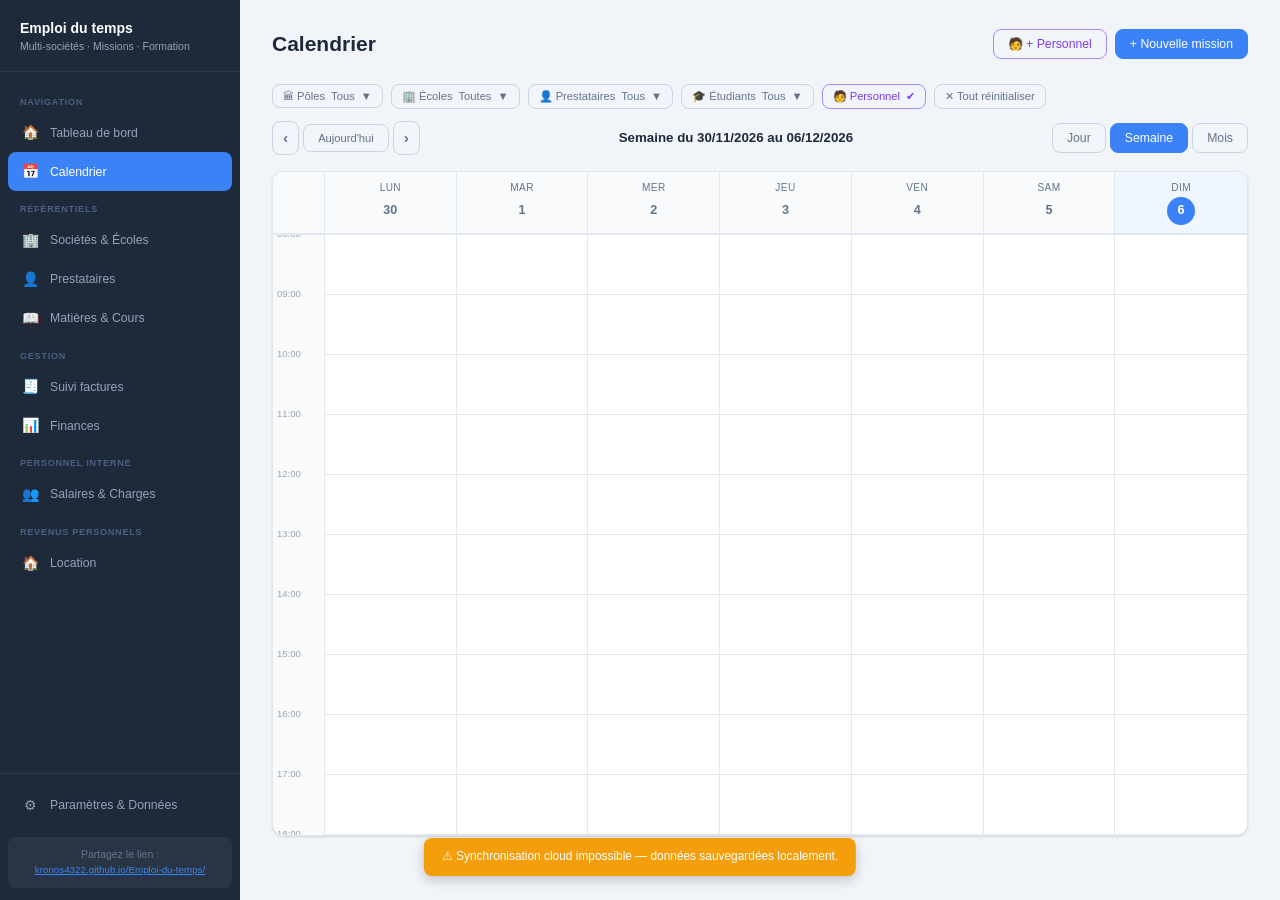
==== calendrier.html @ 6ebfc3ce "feat(facturation): total des heures effectuées sur la facture Ajoute une ligne "Total heures effectu" ====
<!DOCTYPE html>
<html lang="fr">
<head>
  <meta charset="UTF-8">
  <meta name="viewport" content="width=device-width, initial-scale=1.0">
  <title>Calendrier — Emploi du temps</title>
  <link rel="stylesheet" href="css/style.css?v=202607021415">
  <link rel="manifest" href="manifest.json">
  <meta name="theme-color" content="#3b82f6">
  <meta name="mobile-web-app-capable" content="yes">
  <meta name="apple-mobile-web-app-capable" content="yes">
  <meta name="apple-mobile-web-app-title" content="Planning">
  <link rel="apple-touch-icon" href="icons/icon.svg">
  <script>if('serviceWorker' in navigator) navigator.serviceWorker.register('sw.js');</script>
</head>
<body>

  <aside id="sidebar"></aside>

  <div id="app-main">
    <main id="main-content">

      <div class="page-header">
        <h1 class="page-title">Calendrier</h1>
        <div class="page-actions">
          <button class="btn btn-ghost" id="btn-new-personal" style="border-color:#a78bfa;color:#7c3aed">🧑 + Personnel</button>
          <button class="btn btn-primary" id="btn-new-course">+ Nouvelle mission</button>
        </div>
      </div>

      <!-- Filtres -->
      <div style="display:flex;gap:8px;margin-bottom:12px;flex-wrap:wrap">
        <div style="position:relative">
          <button id="btn-filter-pole" class="btn btn-ghost btn-sm" onclick="window._calToggle('cal-pole-menu')">🏛 Pôles <span id="lbl-pole">Tous</span> ▼</button>
          <div id="cal-pole-menu" style="display:none;position:absolute;top:100%;left:0;background:var(--bg-card);border:1px solid var(--border);border-radius:8px;box-shadow:var(--shadow-md);z-index:50;min-width:200px;max-height:280px;overflow-y:auto;padding:6px">
            <div style="display:flex;gap:4px;padding:4px 2px 8px;border-bottom:1px solid var(--border);margin-bottom:4px">
              <button class="btn btn-xs btn-ghost" onclick="window._calSelectAllPole()">Tout</button>
              <button class="btn btn-xs btn-ghost" onclick="window._calSelectNonePole()">Aucun</button>
            </div>
            <div id="cal-pole-list"></div>
          </div>
        </div>
        <div style="position:relative">
          <button id="btn-filter-co" class="btn btn-ghost btn-sm" onclick="window._calToggle('cal-co-menu')">🏢 Écoles <span id="lbl-co">Toutes</span> ▼</button>
          <div id="cal-co-menu" style="display:none;position:absolute;top:100%;left:0;background:var(--bg-card);border:1px solid var(--border);border-radius:8px;box-shadow:var(--shadow-md);z-index:50;min-width:220px;max-height:280px;overflow-y:auto;padding:6px">
            <div style="display:flex;gap:4px;padding:4px 2px 8px;border-bottom:1px solid var(--border);margin-bottom:4px">
              <button class="btn btn-xs btn-ghost" onclick="window._calSelectAllCo()">Tout</button>
              <button class="btn btn-xs btn-ghost" onclick="window._calSelectNoneCo()">Aucun</button>
            </div>
            <div id="cal-co-list"></div>
          </div>
        </div>
        <div style="position:relative">
          <button id="btn-filter-prov" class="btn btn-ghost btn-sm" onclick="window._calToggle('cal-prov-menu')">👤 Prestataires <span id="lbl-prov">Tous</span> ▼</button>
          <div id="cal-prov-menu" style="display:none;position:absolute;top:100%;left:0;background:var(--bg-card);border:1px solid var(--border);border-radius:8px;box-shadow:var(--shadow-md);z-index:50;min-width:220px;max-height:280px;overflow-y:auto;padding:6px">
            <div style="display:flex;gap:4px;padding:4px 2px 8px;border-bottom:1px solid var(--border);margin-bottom:4px">
              <button class="btn btn-xs btn-ghost" onclick="window._calSelectAllProv()">Tout</button>
              <button class="btn btn-xs btn-ghost" onclick="window._calSelectNoneProv()">Aucun</button>
            </div>
            <div id="cal-prov-list"></div>
          </div>
        </div>
        <div style="position:relative">
          <button id="btn-filter-stud" class="btn btn-ghost btn-sm" onclick="window._calToggle('cal-stud-menu')">🎓 Étudiants <span id="lbl-stud">Tous</span> ▼</button>
          <div id="cal-stud-menu" style="display:none;position:absolute;top:100%;left:0;background:var(--bg-card);border:1px solid var(--border);border-radius:8px;box-shadow:var(--shadow-md);z-index:50;min-width:220px;max-height:280px;overflow-y:auto;padding:6px">
            <div style="display:flex;gap:4px;padding:4px 2px 8px;border-bottom:1px solid var(--border);margin-bottom:4px">
              <button class="btn btn-xs btn-ghost" onclick="window._calSelectAllStud()">Tout</button>
              <button class="btn btn-xs btn-ghost" onclick="window._calSelectNoneStud()">Aucun</button>
            </div>
            <div id="cal-stud-list"></div>
          </div>
        </div>
        <button id="btn-filter-personal" class="btn btn-ghost btn-sm" onclick="window._calTogglePersonal()" style="border-color:#a78bfa;color:#7c3aed">🧑 Personnel <span id="lbl-personal">✔</span></button>
        <button class="btn btn-ghost btn-sm" onclick="window._calReset()">✕ Tout réinitialiser</button>
      </div>

      <!-- Barre de navigation du calendrier -->
      <div class="calendar-toolbar">
        <div class="cal-nav">
          <button class="btn btn-ghost btn-icon" id="cal-prev" title="Précédent">‹</button>
          <button class="btn btn-ghost btn-today" id="cal-today">Aujourd'hui</button>
          <button class="btn btn-ghost btn-icon" id="cal-next" title="Suivant">›</button>
        </div>
        <div style="display:flex;align-items:center;gap:12px">
          <div class="cal-title" id="cal-title">—</div>
          <div id="cal-revenue" style="font-size:0.85rem;font-weight:600;color:#8b5cf6;background:#8b5cf615;border:1px solid #8b5cf630;border-radius:20px;padding:3px 12px;white-space:nowrap"></div>
        </div>
        <div class="cal-view-switcher">
          <button class="btn btn-ghost" id="view-day"   data-view="day">Jour</button>
          <button class="btn btn-primary" id="view-week" data-view="week">Semaine</button>
          <button class="btn btn-ghost" id="view-month" data-view="month">Mois</button>
        </div>
      </div>

      <!-- Corps du calendrier (rendu par JS) -->
      <div id="calendar-body"></div>

    </main>
  </div>

  <script src="js/utils.js?v=202607021415"></script>
  <script src="js/data.js?v=202607021415"></script>
  <script src="js/modals.js?v=202607021415"></script>
  <script src="js/nav.js?v=202607021415"></script>
  <script src="js/pages/calendrier.js?v=202607021415"></script>

</body>
</html>
---- css/style.css ----
/* ============================================================
   style.css — Styles complets de l'application
   ============================================================ */

/* ── Reset & Base ─────────────────────────────────────────── */

*, *::before, *::after { box-sizing: border-box; margin: 0; padding: 0; }

:root {
  --bg: #f1f5f9;
  --bg-card: #ffffff;
  --sidebar-bg: #1e2a3a;
  --sidebar-hover: #2d3e52;
  --sidebar-active: #3b82f6;
  --sidebar-text: #94a3b8;
  --sidebar-text-active: #ffffff;

  --primary: #3b82f6;
  --primary-dark: #2563eb;
  --primary-light: #eff6ff;
  --success: #22c55e;
  --success-light: #f0fdf4;
  --warning: #f59e0b;
  --warning-light: #fffbeb;
  --danger: #ef4444;
  --danger-light: #fef2f2;
  --teal: #14b8a6;
  --purple: #8b5cf6;
  --orange: #f97316;

  --surface: #ffffff;

  --text: #1e293b;
  --text-secondary: #64748b;
  --text-muted: #94a3b8;
  --border: #e2e8f0;
  --border-strong: #cbd5e1;

  --radius: 8px;
  --radius-lg: 12px;
  --shadow: 0 1px 3px rgba(0,0,0,0.08), 0 1px 2px rgba(0,0,0,0.06);
  --shadow-md: 0 4px 6px -1px rgba(0,0,0,0.1), 0 2px 4px -2px rgba(0,0,0,0.1);
  --shadow-lg: 0 10px 15px -3px rgba(0,0,0,0.1), 0 4px 6px -4px rgba(0,0,0,0.1);

  --sidebar-width: 240px;
  --topbar-height: 0px;
  --font: -apple-system, BlinkMacSystemFont, 'Segoe UI', Roboto, 'Helvetica Neue', Arial, sans-serif;
}

html { font-size: 14px; }

body {
  font-family: var(--font);
  background: var(--bg);
  color: var(--text);
  line-height: 1.5;
  overflow-x: hidden;
  min-height: 100vh;
  display: flex;
}

/* ── Sidebar ──────────────────────────────────────────────── */

#sidebar {
  width: var(--sidebar-width);
  min-height: 100vh;
  background: var(--sidebar-bg);
  display: flex;
  flex-direction: column;
  position: fixed;
  top: 0; left: 0; bottom: 0;
  z-index: 100;
  overflow-y: auto;
}

.sidebar-logo {
  padding: 20px 20px 16px;
  border-bottom: 1px solid rgba(255,255,255,0.08);
}

.sidebar-logo h1 {
  font-size: 1rem;
  font-weight: 700;
  color: #ffffff;
  line-height: 1.2;
}

.sidebar-logo p {
  font-size: 0.75rem;
  color: var(--sidebar-text);
  margin-top: 2px;
}

.sidebar-nav {
  padding: 12px 8px;
  flex: 1;
}

.nav-section-label {
  font-size: 0.65rem;
  font-weight: 600;
  letter-spacing: 0.08em;
  text-transform: uppercase;
  color: #4a6080;
  padding: 12px 12px 4px;
}

.nav-link {
  display: flex;
  align-items: center;
  gap: 10px;
  padding: 9px 12px;
  border-radius: var(--radius);
  color: var(--sidebar-text);
  text-decoration: none;
  font-size: 0.875rem;
  font-weight: 500;
  cursor: pointer;
  transition: background 0.15s, color 0.15s;
  user-select: none;
}

.nav-link:hover {
  background: var(--sidebar-hover);
  color: #e2e8f0;
}

.nav-link.active {
  background: var(--primary);
  color: var(--sidebar-text-active);
}

.nav-icon { font-size: 1rem; width: 20px; text-align: center; flex-shrink: 0; }

.sidebar-footer {
  padding: 12px 8px;
  border-top: 1px solid rgba(255,255,255,0.08);
}

/* ── Main content ─────────────────────────────────────────── */

#app-main {
  margin-left: var(--sidebar-width);
  flex: 1;
  min-height: 100vh;
  display: flex;
  flex-direction: column;
}

#main-content {
  padding: 28px 32px;
  flex: 1;
  max-width: 1400px;
  width: 100%;
}

/* ── Page header ─────────────────────────────────────────── */

.page-header {
  display: flex;
  align-items: center;
  justify-content: space-between;
  margin-bottom: 24px;
  gap: 12px;
}

.page-title {
  font-size: 1.5rem;
  font-weight: 700;
  color: var(--text);
}

.page-actions { display: flex; gap: 8px; align-items: center; }

/* ── Buttons ─────────────────────────────────────────────── */

.btn {
  display: inline-flex;
  align-items: center;
  gap: 6px;
  padding: 7px 14px;
  border: 1px solid transparent;
  border-radius: var(--radius);
  font-size: 0.875rem;
  font-weight: 500;
  cursor: pointer;
  transition: all 0.15s;
  white-space: nowrap;
  text-decoration: none;
  font-family: var(--font);
}

.btn-primary {
  background: var(--primary);
  color: white;
  border-color: var(--primary);
}
.btn-primary:hover { background: var(--primary-dark); border-color: var(--primary-dark); }

.btn-ghost {
  background: transparent;
  color: var(--text-secondary);
  border-color: var(--border-strong);
}
.btn-ghost:hover { background: var(--bg); color: var(--text); }

.btn-danger {
  background: var(--danger);
  color: white;
  border-color: var(--danger);
}
.btn-danger:hover { background: #dc2626; }

.btn-danger-text { color: var(--danger) !important; }
.btn-danger-text:hover { background: var(--danger-light) !important; border-color: var(--danger) !important; }

.btn-sm { padding: 5px 10px; font-size: 0.8rem; }
.btn-link { background: none; border: none; color: var(--primary); cursor: pointer; font-size: 0.8rem; font-family: var(--font); }
.btn-link:hover { text-decoration: underline; }
.btn-icon { padding: 7px 10px; font-size: 1.1rem; font-weight: 700; }
.btn-today { font-size: 0.8rem; }

.btn-icon-sm {
  background: none;
  border: none;
  cursor: pointer;
  padding: 4px 6px;
  border-radius: 4px;
  font-size: 0.85rem;
  color: var(--text-secondary);
  transition: background 0.12s;
}
.btn-icon-sm:hover { background: var(--border); }
.btn-icon-danger:hover { background: var(--danger-light); color: var(--danger); }

/* ── Cards ───────────────────────────────────────────────── */

.card {
  background: var(--bg-card);
  border-radius: var(--radius-lg);
  border: 1px solid var(--border);
  box-shadow: var(--shadow);
  overflow: hidden;
}

.card-header {
  display: flex;
  align-items: center;
  justify-content: space-between;
  padding: 16px 20px 12px;
  border-bottom: 1px solid var(--border);
}

.card-title { font-size: 0.95rem; font-weight: 600; color: var(--text); }

.card-body { padding: 16px 20px; }

.card-alert { border-left: 3px solid var(--warning); }
.card-success-light { border-left: 3px solid var(--success); }
.card-danger { border-top: 3px solid var(--danger); }

/* ── KPI Grid ────────────────────────────────────────────── */

.kpi-grid {
  display: grid;
  grid-template-columns: repeat(auto-fill, minmax(180px, 1fr));
  gap: 16px;
  margin-bottom: 24px;
}

.kpi-finance { grid-template-columns: repeat(auto-fill, minmax(200px, 1fr)); }

.kpi-card {
  background: var(--bg-card);
  border-radius: var(--radius-lg);
  border: 1px solid var(--border);
  box-shadow: var(--shadow);
  padding: 16px;
  display: flex;
  align-items: center;
  gap: 14px;
}

.kpi-large { padding: 20px; }

.kpi-icon {
  width: 44px; height: 44px;
  border-radius: var(--radius);
  display: flex; align-items: center; justify-content: center;
  font-size: 1.3rem;
  flex-shrink: 0;
}

.kpi-blue   { background: #eff6ff; }
.kpi-green  { background: #f0fdf4; }
.kpi-teal   { background: #f0fdfa; }
.kpi-purple { background: #f5f3ff; }
.kpi-orange { background: #fff7ed; }
.kpi-gray   { background: #f8fafc; }
.kpi-red    { background: #fef2f2; }

.kpi-content { min-width: 0; }
.kpi-value { font-size: 1.35rem; font-weight: 700; color: var(--text); white-space: nowrap; }
.kpi-large .kpi-value { font-size: 1.6rem; }
.kpi-label { font-size: 0.75rem; color: var(--text-secondary); margin-top: 1px; }

.kpi-positive .kpi-value { color: var(--success); }
.kpi-negative .kpi-value { color: var(--danger); }
.kpi-alert-card { border-left: 3px solid var(--warning); }
.kpi-success-card { border-left: 3px solid var(--success); }

/* ── Dashboard layout ────────────────────────────────────── */

.dashboard-grid {
  display: grid;
  grid-template-columns: 1fr 360px;
  gap: 20px;
}

.alerts-column { display: flex; flex-direction: column; gap: 16px; }

.course-row {
  display: flex;
  flex-direction: column;
  gap: 4px;
  padding: 10px 12px;
  border-radius: var(--radius);
  margin-bottom: 8px;
  cursor: pointer;
  transition: opacity 0.12s;
}
.course-row:last-child { margin-bottom: 0; }
.course-row:hover { opacity: 0.85; }

.course-row-main { display: flex; justify-content: space-between; align-items: baseline; gap: 8px; }
.course-row-title { font-weight: 600; font-size: 0.875rem; }
.course-row-time { font-size: 0.8rem; color: inherit; opacity: 0.85; white-space: nowrap; }

.course-row-meta { display: flex; align-items: center; gap: 8px; flex-wrap: wrap; }
.course-row-date { font-size: 0.8rem; font-weight: 500; }
.course-row-location { font-size: 0.78rem; opacity: 0.8; }

.course-school-badge {
  font-size: 0.7rem;
  padding: 2px 6px;
  border-radius: 10px;
  font-weight: 600;
}

.course-row-compact {
  display: flex;
  align-items: center;
  gap: 8px;
  padding: 7px 0;
  border-bottom: 1px solid var(--border);
  cursor: pointer;
}
.course-row-compact:last-child { border-bottom: none; }
.course-row-compact:hover { background: var(--bg); margin: 0 -4px; padding: 7px 4px; border-radius: 4px; }

.course-dot { width: 8px; height: 8px; border-radius: 50%; flex-shrink: 0; }
.course-compact-title { flex: 1; font-size: 0.85rem; font-weight: 500; }
.course-compact-date { font-size: 0.78rem; color: var(--text-secondary); }
.course-compact-amount { font-size: 0.8rem; font-weight: 600; color: var(--success); }

.success-message { color: var(--success); font-size: 0.875rem; font-weight: 500; }

/* ── Badges ──────────────────────────────────────────────── */

.badge {
  display: inline-flex;
  align-items: center;
  padding: 2px 8px;
  border-radius: 10px;
  font-size: 0.72rem;
  font-weight: 600;
  white-space: nowrap;
}

.badge-sm { padding: 1px 5px; font-size: 0.68rem; }

.badge-planned   { background: #eff6ff; color: var(--primary); }
.badge-done      { background: #f0fdf4; color: #16a34a; }
.badge-cancelled { background: #f1f5f9; color: var(--text-muted); text-decoration: line-through; }
.badge-warning   { background: var(--warning-light); color: #b45309; }
.badge-danger    { background: var(--danger-light); color: var(--danger); }
.badge-success   { background: #f0fdf4; color: #16a34a; }
.badge-invoiced  { background: #f5f3ff; color: var(--purple); }
.badge-inactive  { background: #f1f5f9; color: var(--text-muted); }
.badge-visio     { background: #f0fdfa; color: #0f766e; }
.badge-recurring { background: #eff6ff; color: var(--primary); }

/* ── Forms ───────────────────────────────────────────────── */

.form-grid {
  display: grid;
  grid-template-columns: 1fr 1fr;
  gap: 14px;
}

.form-group { display: flex; flex-direction: column; gap: 5px; }
.form-col-2 { grid-column: span 2; }

label {
  font-size: 0.8rem;
  font-weight: 600;
  color: var(--text-secondary);
}

.form-input {
  padding: 8px 10px;
  border: 1px solid var(--border-strong);
  border-radius: var(--radius);
  font-size: 0.875rem;
  font-family: var(--font);
  color: var(--text);
  background: white;
  transition: border-color 0.15s, box-shadow 0.15s;
  width: 100%;
}

.form-input:focus {
  outline: none;
  border-color: var(--primary);
  box-shadow: 0 0 0 3px rgba(59,130,246,0.15);
}

.form-textarea {
  resize: vertical;
  min-height: 64px;
}

.form-section-title {
  font-size: 0.8rem;
  font-weight: 700;
  color: var(--text-secondary);
  text-transform: uppercase;
  letter-spacing: 0.06em;
  padding-top: 8px;
  border-top: 1px solid var(--border);
}

/* Color picker */
.color-picker-row { display: flex; align-items: center; gap: 10px; flex-wrap: wrap; }
.color-swatches { display: flex; flex-wrap: wrap; gap: 6px; }
.color-swatch {
  width: 24px; height: 24px;
  border-radius: 50%;
  border: 2px solid transparent;
  cursor: pointer;
  transition: transform 0.12s, border-color 0.12s;
}
.color-swatch:hover { transform: scale(1.15); }
.color-swatch.selected { border-color: white; box-shadow: 0 0 0 2px var(--primary); transform: scale(1.1); }
.color-input { width: 44px; height: 34px; padding: 2px; cursor: pointer; }

/* Revenue preview */
.revenue-preview {
  display: flex;
  flex-wrap: wrap;
  gap: 16px;
  padding: 10px 12px;
  background: #f8fafc;
  border-radius: var(--radius);
  border: 1px solid var(--border);
  margin-top: 4px;
  font-size: 0.85rem;
}
.preview-item { color: var(--text); }
.preview-margin { color: var(--success); font-weight: 700; }

/* ── Filters bar ──────────────────────────────────────────── */

.filters-bar {
  display: flex;
  flex-wrap: wrap;
  gap: 8px;
  margin-bottom: 16px;
  align-items: center;
}

.filter-search { min-width: 200px; flex: 1; max-width: 280px; }
.filter-select { min-width: 140px; }

/* ── Tables ──────────────────────────────────────────────── */

.table-wrapper, .report-table-wrapper {
  background: var(--bg-card);
  border-radius: var(--radius-lg);
  border: 1px solid var(--border);
  box-shadow: var(--shadow);
  overflow-x: auto;
}

.data-table {
  width: 100%;
  border-collapse: collapse;
  font-size: 0.85rem;
}

.data-table th {
  padding: 10px 12px;
  text-align: left;
  font-weight: 600;
  font-size: 0.78rem;
  color: var(--text-secondary);
  background: #f8fafc;
  border-bottom: 1px solid var(--border);
  white-space: nowrap;
}

.data-table td {
  padding: 10px 12px;
  border-bottom: 1px solid var(--border);
  vertical-align: middle;
}

.data-table tr:last-child td { border-bottom: none; }

.table-row { cursor: pointer; transition: background 0.1s; }
.table-row:hover td { background: #f8fafc; }
.row-cancelled td { opacity: 0.6; }

.cell-date { white-space: nowrap; color: var(--text-secondary); }
.cell-time { white-space: nowrap; font-variant-numeric: tabular-nums; }
.cell-center { text-align: center; }
.cell-money { text-align: right; font-variant-numeric: tabular-nums; font-weight: 500; white-space: nowrap; }
.cell-cost { color: var(--danger); }
.cell-subtitle { font-size: 0.75rem; color: var(--text-muted); margin-top: 1px; }
.cell-actions { text-align: right; white-space: nowrap; }
.cell-provider { color: var(--text-secondary); }

.title-with-dot { display: flex; align-items: center; gap: 6px; flex-wrap: wrap; }
.school-dot { width: 8px; height: 8px; border-radius: 50%; flex-shrink: 0; }

.school-tag {
  display: inline-flex;
  padding: 2px 8px;
  border-radius: 10px;
  font-size: 0.72rem;
  font-weight: 600;
}

.table-total td { background: #f8fafc; font-weight: 600; border-top: 2px solid var(--border-strong); }

.list-summary {
  display: flex;
  gap: 10px;
  font-size: 0.82rem;
  color: var(--text-secondary);
  margin-bottom: 12px;
  padding: 0 2px;
}

.empty-state { color: var(--text-muted); font-size: 0.875rem; padding: 12px 0; }
.empty-state-cell { text-align: center; padding: 32px; color: var(--text-muted); }

/* ── Calendar ─────────────────────────────────────────────── */

.calendar-toolbar {
  display: flex;
  align-items: center;
  justify-content: space-between;
  margin-bottom: 16px;
  gap: 12px;
  flex-wrap: wrap;
}

.cal-nav { display: flex; align-items: center; gap: 4px; }
.cal-title { font-weight: 600; font-size: 0.95rem; color: var(--text); flex: 1; text-align: center; }
.cal-view-switcher { display: flex; gap: 4px; }

/* Week view */
.week-view {
  background: var(--bg-card);
  border-radius: var(--radius-lg);
  border: 1px solid var(--border);
  box-shadow: var(--shadow);
  overflow: hidden;
  display: flex;
  flex-direction: column;
}

.week-header {
  display: grid;
  grid-template-columns: 52px repeat(7, 1fr);
  border-bottom: 2px solid var(--border);
  background: #f8fafc;
  position: sticky;
  top: 0;
  z-index: 10;
}

.week-time-gutter { border-right: 1px solid var(--border); }

.week-day-header {
  display: flex;
  flex-direction: column;
  align-items: center;
  padding: 8px 4px;
  border-right: 1px solid var(--border);
  font-size: 0.8rem;
  color: var(--text-secondary);
}
.week-day-header:last-child { border-right: none; }
.week-day-header.today { background: #eff6ff; }
.week-day-name { font-weight: 500; font-size: 0.72rem; text-transform: uppercase; letter-spacing: 0.04em; }
.week-day-num {
  width: 28px; height: 28px;
  display: flex; align-items: center; justify-content: center;
  border-radius: 50%;
  font-size: 0.9rem;
  font-weight: 600;
  cursor: pointer;
  margin-top: 2px;
  transition: background 0.12s;
}
.week-day-num:hover { background: var(--bg); }
.today-circle { background: var(--primary); color: white; }
.today-circle:hover { background: var(--primary-dark); }

.week-body {
  display: grid;
  grid-template-columns: 52px 1fr;
  height: 600px;
  overflow-y: auto;
  overflow-x: hidden;
}

.week-time-col {
  position: relative;
  border-right: 1px solid var(--border);
  background: #fafafa;
}

.hour-line {
  position: absolute;
  width: 100%;
  display: flex;
  align-items: flex-start;
}

.hour-label {
  font-size: 0.68rem;
  color: var(--text-muted);
  padding: 0 4px;
  user-select: none;
  margin-top: -8px;
  white-space: nowrap;
}

.week-days-grid {
  display: grid;
  grid-template-columns: repeat(7, 1fr);
  position: relative;
  height: 900px; /* 15h × 60px */
  background: repeating-linear-gradient(
    to bottom,
    transparent 0px,
    transparent 59px,
    var(--border) 59px,
    var(--border) 60px
  );
}

.week-day-col {
  border-right: 1px solid var(--border);
  position: relative;
  cursor: pointer;
}
.week-day-col:last-child { border-right: none; }
.week-day-col:hover { background: rgba(59,130,246,0.02); }

/* Day view */
.day-view {
  background: var(--bg-card);
  border-radius: var(--radius-lg);
  border: 1px solid var(--border);
  box-shadow: var(--shadow);
  overflow: hidden;
}

.day-body {
  display: grid;
  grid-template-columns: 52px 1fr;
  height: 650px;
  overflow-y: auto;
  cursor: pointer;
}

.day-time-col {
  position: relative;
  border-right: 1px solid var(--border);
  background: #fafafa;
  height: 900px;
}

.day-events-col {
  height: 900px;
  background: repeating-linear-gradient(
    to bottom,
    transparent 0px,
    transparent 59px,
    var(--border) 59px,
    var(--border) 60px
  );
}

/* Course block in calendar */
.course-block {
  position: absolute;
  left: 2px;
  right: 2px;
  border-radius: 4px;
  padding: 3px 5px;
  overflow: hidden;
  cursor: pointer;
  transition: opacity 0.12s, transform 0.12s;
  z-index: 2;
  min-height: 20px;
}

.course-block:hover { opacity: 0.88; transform: scaleX(0.98); }

.block-title {
  font-size: 0.72rem;
  font-weight: 600;
  line-height: 1.3;
  overflow: hidden;
  display: -webkit-box;
  -webkit-line-clamp: 2;
  -webkit-box-orient: vertical;
}

.block-time { font-size: 0.65rem; opacity: 0.9; margin-top: 1px; }
.block-badge { font-size: 0.6rem; background: rgba(255,255,255,0.3); border-radius: 3px; padding: 0 3px; margin-top: 2px; display: inline-block; }
.block-status-icon { margin-right: 2px; }

/* Now line */
.now-line {
  position: absolute;
  height: 2px;
  background: var(--danger);
  z-index: 5;
}
.now-line::before {
  content: '';
  position: absolute;
  left: -4px;
  top: -4px;
  width: 10px; height: 10px;
  border-radius: 50%;
  background: var(--danger);
}

/* Month view */
.month-view {
  background: var(--bg-card);
  border-radius: var(--radius-lg);
  border: 1px solid var(--border);
  box-shadow: var(--shadow);
  overflow: hidden;
}

.month-header {
  display: grid;
  grid-template-columns: repeat(7, 1fr);
  background: #f8fafc;
  border-bottom: 2px solid var(--border);
}

.month-day-name {
  text-align: center;
  padding: 10px 4px;
  font-size: 0.75rem;
  font-weight: 600;
  color: var(--text-secondary);
  text-transform: uppercase;
  letter-spacing: 0.04em;
}

.month-grid {
  display: grid;
  grid-template-columns: repeat(7, 1fr);
}

.month-cell {
  min-height: 120px;
  border-right: 1px solid var(--border);
  border-bottom: 1px solid var(--border);
  padding: 6px;
  cursor: pointer;
  transition: background 0.1s;
  overflow: hidden;
}
.month-cell:nth-child(7n) { border-right: none; }
.month-cell:hover { background: #f8fafc; }

.month-cell.other-month { background: #fafafa; }
.month-cell.other-month .month-day-num { color: var(--text-muted); }

.month-cell.today { background: #eff6ff; }

.month-cell-header {
  display: flex;
  align-items: center;
  justify-content: space-between;
  margin-bottom: 4px;
}

.month-day-num {
  width: 24px; height: 24px;
  display: flex; align-items: center; justify-content: center;
  border-radius: 50%;
  font-size: 0.8rem;
  font-weight: 600;
  color: var(--text);
}

.month-cell.today .today-circle { background: var(--primary); color: white; }

.month-day-count {
  font-size: 0.68rem;
  background: var(--bg);
  color: var(--text-secondary);
  padding: 1px 5px;
  border-radius: 8px;
  font-weight: 500;
}

.month-event {
  font-size: 0.7rem;
  font-weight: 500;
  padding: 2px 5px;
  border-radius: 3px;
  margin-bottom: 2px;
  cursor: pointer;
  white-space: nowrap;
  overflow: hidden;
  text-overflow: ellipsis;
  transition: opacity 0.1s;
}
.month-event:hover { opacity: 0.8; }

.month-more {
  font-size: 0.69rem;
  color: var(--primary);
  padding: 1px 4px;
  font-weight: 600;
  cursor: pointer;
  border-radius: 4px;
  background: var(--primary)18;
}
.month-more:hover { background: var(--primary)30; }

/* ── Schools ─────────────────────────────────────────────── */

.cards-grid {
  display: flex;
  flex-direction: column;
  gap: 40px;
}

.section-block { display: flex; flex-direction: column; gap: 16px; }
.section-block-header {
  display: flex;
  align-items: center;
  justify-content: space-between;
  border-bottom: 2px solid var(--border);
  padding-bottom: 10px;
}
.section-block-title { font-size: 1.1rem; font-weight: 700; color: var(--text); margin: 0; }
.cards-grid-inner {
  display: grid;
  grid-template-columns: repeat(auto-fill, minmax(320px, 1fr));
  gap: 20px;
}
.empty-state-inline { font-size: 0.9rem; color: var(--text-muted); }
.btn-link { background: none; border: none; color: var(--primary); cursor: pointer; text-decoration: underline; font-size: inherit; padding: 0; }

/* Subsections hiérarchiques (ecoles.js) */
.subsection-block { background: var(--surface); border-radius: var(--radius); padding: 14px 16px; display: flex; flex-direction: column; gap: 10px; }
.subsection-header { display: flex; align-items: center; justify-content: space-between; margin-bottom: 4px; }
.subsection-title { font-size: 0.9rem; font-weight: 600; color: var(--text-muted); }
.empty-state-sm { font-size: 0.82rem; color: var(--text-muted); margin: 0; font-style: italic; }
.btn-xs { padding: 2px 8px; font-size: 0.75rem; }

.school-card {
  background: var(--bg-card);
  border-radius: var(--radius-lg);
  border: 1px solid var(--border);
  box-shadow: var(--shadow);
  overflow: hidden;
  cursor: pointer;
  transition: box-shadow 0.15s, transform 0.15s;
}
.school-card:hover { box-shadow: var(--shadow-md); transform: translateY(-1px); }

.school-card-header {
  display: flex;
  align-items: center;
  gap: 12px;
  padding: 16px 20px;
}

.school-color-dot {
  width: 14px; height: 14px;
  border-radius: 50%;
  flex-shrink: 0;
}

.school-card-title { flex: 1; }
.school-card-title h3 { font-size: 1rem; font-weight: 700; }
.school-contact { font-size: 0.8rem; opacity: 0.8; }

.btn-edit-school {
  background: rgba(255,255,255,0.2);
  border: none;
  cursor: pointer;
  padding: 5px 8px;
  border-radius: 6px;
  font-size: 0.9rem;
  transition: background 0.12s;
}
.btn-edit-school:hover { background: rgba(255,255,255,0.35); }

.school-card-body { padding: 16px 20px; }

.school-info-row {
  font-size: 0.82rem;
  color: var(--text-secondary);
  margin-bottom: 6px;
}
.school-notes { font-style: italic; }

.school-stats {
  display: grid;
  grid-template-columns: repeat(4, 1fr);
  gap: 12px;
  margin-top: 16px;
  padding-top: 12px;
  border-top: 1px solid var(--border);
}

.school-stat { text-align: center; }
.school-stat-value { font-size: 0.95rem; font-weight: 700; color: var(--text); }
.school-stat-label { font-size: 0.7rem; color: var(--text-muted); margin-top: 2px; }

/* ── Providers ───────────────────────────────────────────── */

.providers-list { display: flex; flex-direction: column; gap: 16px; }

.provider-card {
  background: var(--bg-card);
  border-radius: var(--radius-lg);
  border: 1px solid var(--border);
  box-shadow: var(--shadow);
  display: flex;
  align-items: stretch;
  overflow: hidden;
  transition: box-shadow 0.15s;
}
.provider-card:hover { box-shadow: var(--shadow-md); }
.provider-inactive { opacity: 0.65; }

.provider-card-left {
  width: 60px;
  background: linear-gradient(135deg, var(--primary) 0%, var(--purple) 100%);
  display: flex; align-items: center; justify-content: center;
  flex-shrink: 0;
}

.provider-avatar {
  width: 36px; height: 36px;
  background: rgba(255,255,255,0.25);
  border-radius: 50%;
  display: flex; align-items: center; justify-content: center;
  font-size: 0.75rem;
  font-weight: 700;
  color: white;
  text-transform: uppercase;
}

.provider-card-main { flex: 1; padding: 16px 20px; }

.provider-card-header { display: flex; justify-content: space-between; align-items: flex-start; gap: 12px; margin-bottom: 8px; }

.provider-name { font-size: 1rem; font-weight: 700; margin-bottom: 4px; }

.provider-meta { display: flex; flex-wrap: wrap; gap: 6px; align-items: center; }
.provider-structure { font-size: 0.8rem; color: var(--text-secondary); }
.provider-subject { font-size: 0.8rem; background: var(--primary-light); color: var(--primary); padding: 1px 7px; border-radius: 10px; font-weight: 500; }

.provider-rate-badge {
  display: flex;
  flex-direction: column;
  align-items: flex-end;
  flex-shrink: 0;
}
.rate-label { font-size: 0.7rem; color: var(--text-muted); }
.rate-value { font-size: 1rem; font-weight: 700; color: var(--text); }

.provider-contact { display: flex; gap: 16px; font-size: 0.8rem; color: var(--text-secondary); margin-bottom: 6px; }
.provider-notes { font-size: 0.82rem; color: var(--text-secondary); font-style: italic; margin-bottom: 8px; }

.provider-stats {
  display: flex;
  gap: 20px;
  flex-wrap: wrap;
  margin-top: 12px;
  padding-top: 12px;
  border-top: 1px solid var(--border);
}

.provider-stat { text-align: center; }
.provider-stat-value { font-size: 0.9rem; font-weight: 700; color: var(--text); }
.provider-stat-label { font-size: 0.7rem; color: var(--text-muted); }
.provider-stat.highlight .provider-stat-value { color: var(--danger); }

.provider-card-actions {
  display: flex;
  flex-direction: column;
  justify-content: center;
  padding: 16px;
  flex-shrink: 0;
}

/* ── Finances ────────────────────────────────────────────── */

.report-title {
  font-size: 1.1rem;
  font-weight: 700;
  margin-bottom: 20px;
  color: var(--text-secondary);
}

.report-section { margin-bottom: 28px; }
.section-title { font-size: 0.9rem; font-weight: 700; margin-bottom: 12px; color: var(--text); }

.progress-bar-wrapper {
  display: flex;
  align-items: center;
  gap: 8px;
  min-width: 120px;
}
.progress-bar {
  height: 6px;
  border-radius: 3px;
  min-width: 2px;
  transition: width 0.3s;
}
.progress-label { font-size: 0.78rem; color: var(--text-secondary); white-space: nowrap; }

.cancelled-list { display: flex; flex-direction: column; gap: 6px; }
.cancelled-row {
  display: flex;
  gap: 16px;
  font-size: 0.85rem;
  color: var(--text-secondary);
  padding: 6px 0;
  border-bottom: 1px solid var(--border);
  cursor: pointer;
}
.cancelled-row:hover { color: var(--text); }

/* ── Settings ────────────────────────────────────────────── */

.settings-grid { display: flex; flex-direction: column; gap: 20px; max-width: 640px; }

.settings-description { font-size: 0.875rem; color: var(--text-secondary); margin-bottom: 14px; line-height: 1.6; }
.danger-text { color: var(--danger); }

.settings-actions { display: flex; flex-wrap: wrap; gap: 8px; }

.info-grid { display: grid; grid-template-columns: repeat(2, 1fr); gap: 12px; }
.info-item { display: flex; flex-direction: column; gap: 3px; }
.info-label { font-size: 0.75rem; color: var(--text-muted); font-weight: 600; text-transform: uppercase; letter-spacing: 0.05em; }
.info-value { font-size: 1.1rem; font-weight: 700; color: var(--text); }

/* ── Modals ──────────────────────────────────────────────── */

.modal-overlay {
  position: fixed;
  inset: 0;
  background: rgba(15,23,42,0.55);
  z-index: 1000;
  display: flex;
  align-items: flex-start;
  justify-content: center;
  padding: 40px 20px;
  overflow-y: auto;
  backdrop-filter: blur(2px);
}

.modal-box {
  background: var(--bg-card);
  border-radius: var(--radius-lg);
  box-shadow: var(--shadow-lg);
  width: 100%;
  max-width: 640px;
  overflow: hidden;
  animation: modal-in 0.18s ease-out;
}

@keyframes modal-in {
  from { opacity: 0; transform: translateY(-10px) scale(0.98); }
  to   { opacity: 1; transform: translateY(0) scale(1); }
}

.modal-header {
  display: flex;
  align-items: center;
  justify-content: space-between;
  padding: 16px 20px;
  border-bottom: 1px solid var(--border);
  background: #f8fafc;
}

.modal-header h3 { font-size: 1rem; font-weight: 700; }

.modal-close {
  background: none;
  border: none;
  cursor: pointer;
  font-size: 1rem;
  color: var(--text-muted);
  padding: 4px 6px;
  border-radius: 4px;
  line-height: 1;
}
.modal-close:hover { background: var(--border); color: var(--text); }

.modal-body { padding: 20px; }
.modal-body-scroll { max-height: 60vh; overflow-y: auto; }

.modal-footer {
  display: flex;
  align-items: center;
  gap: 8px;
  padding: 14px 20px;
  border-top: 1px solid var(--border);
  background: #f8fafc;
}

.confirm-message { font-size: 0.9rem; color: var(--text); line-height: 1.6; }

/* ── Toast notifications ─────────────────────────────────── */

.toast-notification {
  position: fixed;
  bottom: 24px;
  right: 24px;
  padding: 12px 18px;
  border-radius: var(--radius);
  font-size: 0.875rem;
  font-weight: 500;
  z-index: 2000;
  box-shadow: var(--shadow-lg);
  transform: translateY(12px);
  opacity: 0;
  transition: all 0.25s ease;
  max-width: 360px;
}

.toast-visible { transform: translateY(0); opacity: 1; }

.toast-success { background: #1a2e1a; color: #86efac; border-left: 4px solid var(--success); }
.toast-error   { background: #2e1a1a; color: #fca5a5; border-left: 4px solid var(--danger); }
.toast-info    { background: #1a1f2e; color: #93c5fd; border-left: 4px solid var(--primary); }

/* ── Empty pages ─────────────────────────────────────────── */

.empty-page {
  display: flex;
  flex-direction: column;
  align-items: center;
  justify-content: center;
  text-align: center;
  padding: 80px 40px;
  color: var(--text-secondary);
}

.empty-icon { font-size: 3rem; margin-bottom: 16px; }
.empty-page h2 { font-size: 1.2rem; font-weight: 700; color: var(--text); margin-bottom: 8px; }
.empty-page p { font-size: 0.9rem; margin-bottom: 20px; max-width: 360px; line-height: 1.6; }

/* ── Print styles ─────────────────────────────────────────── */

@media print {
  #sidebar, .page-header .page-actions, .filters-bar, .btn, button { display: none !important; }
  #app-main { margin-left: 0; }
  #main-content { padding: 0; }
  .table-wrapper, .report-table-wrapper { box-shadow: none; border: 1px solid #ccc; }
  .kpi-card { break-inside: avoid; }
  body { background: white; font-size: 12px; }
}

/* ── Nouveaux composants v3 ──────────────────────────────── */

/* Company type badge */
.company-type-badge {
  display: inline-block;
  padding: 2px 8px;
  border-radius: 20px;
  font-size: 0.7rem;
  font-weight: 600;
  text-transform: uppercase;
  letter-spacing: 0.04em;
  background: var(--bg);
  color: var(--text-secondary);
  border: 1px solid var(--border);
}

/* Provider links list */
.provider-links-list { margin-top: 8px; }
.provider-link-row {
  display: flex;
  align-items: center;
  gap: 8px;
  padding: 6px 0;
  border-bottom: 1px solid var(--border);
  font-size: 0.85rem;
}
.provider-link-company { flex: 1; font-weight: 500; }
.provider-link-rate { color: var(--text-secondary); font-weight: 600; }
.form-section-divider {
  display: flex;
  align-items: center;
  justify-content: space-between;
  margin: 16px 0 8px;
  padding-top: 16px;
  border-top: 1px solid var(--border);
}
.form-section-divider .form-section-title { margin: 0; }

/* Checkboxes in forms */
.form-checks { display: flex; flex-direction: column; gap: 6px; margin-top: 4px; }
.form-check {
  display: flex;
  align-items: center;
  gap: 8px;
  font-size: 0.875rem;
  cursor: pointer;
}
.form-check input[type="checkbox"] { width: 14px; height: 14px; cursor: pointer; }

/* Empty state small */
.empty-state-sm {
  font-size: 0.8rem;
  color: var(--text-muted);
  font-style: italic;
  padding: 8px 0;
}

/* Mission type pill */
.mission-type-pill {
  display: inline-flex;
  align-items: center;
  gap: 4px;
  padding: 2px 8px;
  border-radius: 20px;
  font-size: 0.72rem;
  font-weight: 600;
  background: var(--primary-light);
  color: var(--primary);
}

/* Conflict alert */
.conflict-alert {
  background: var(--danger-light);
  border: 1px solid #fca5a5;
  border-radius: var(--radius);
  padding: 12px 16px;
  margin-bottom: 8px;
  font-size: 0.85rem;
}
.conflict-alert-title {
  font-weight: 600;
  color: var(--danger);
  margin-bottom: 4px;
}
.conflict-alert-body { color: var(--text-secondary); }

/* Calendar filter bar */
.calendar-filters {
  display: flex;
  gap: 8px;
  flex-wrap: wrap;
  align-items: center;
  padding: 8px 0;
  margin-bottom: 8px;
}
.calendar-filters .filter-label {
  font-size: 0.75rem;
  color: var(--text-secondary);
  font-weight: 600;
}
.calendar-filters .form-input {
  height: 32px;
  padding: 4px 8px;
  font-size: 0.82rem;
  min-width: 140px;
}

/* Billing page */
.billing-summary-grid {
  display: grid;
  grid-template-columns: repeat(auto-fill, minmax(240px, 1fr));
  gap: 16px;
  margin-bottom: 24px;
}
.billing-provider-card {
  background: var(--bg-card);
  border: 1px solid var(--border);
  border-radius: var(--radius-lg);
  padding: 16px;
  box-shadow: var(--shadow);
}
.billing-provider-header {
  display: flex;
  align-items: center;
  justify-content: space-between;
  margin-bottom: 12px;
}
.billing-provider-name { font-weight: 700; color: var(--text); font-size: 0.95rem; }
.billing-provider-company { font-size: 0.75rem; color: var(--text-muted); }
.billing-row {
  display: flex;
  justify-content: space-between;
  font-size: 0.82rem;
  padding: 3px 0;
  color: var(--text-secondary);
}
.billing-row strong { color: var(--text); }
.billing-total-row {
  display: flex;
  justify-content: space-between;
  font-size: 0.9rem;
  font-weight: 700;
  padding: 8px 0 0;
  margin-top: 8px;
  border-top: 1px solid var(--border);
  color: var(--text);
}

/* Formation progress bar */
.formation-progress {
  margin-top: 8px;
}
.formation-progress-label {
  display: flex;
  justify-content: space-between;
  font-size: 0.75rem;
  color: var(--text-secondary);
  margin-bottom: 4px;
}
.formation-progress-bar-bg {
  height: 6px;
  background: var(--bg);
  border-radius: 3px;
  overflow: hidden;
}
.formation-progress-bar-fill {
  height: 100%;
  border-radius: 3px;
  background: var(--primary);
  transition: width 0.3s ease;
}

/* Student card */
.student-card {
  background: var(--bg-card);
  border: 1px solid var(--border);
  border-radius: var(--radius-lg);
  padding: 16px;
  box-shadow: var(--shadow);
  display: flex;
  align-items: flex-start;
  gap: 14px;
  cursor: pointer;
  transition: box-shadow 0.2s;
}
.student-card:hover { box-shadow: var(--shadow-md); }
.student-avatar {
  width: 44px; height: 44px;
  border-radius: 50%;
  background: var(--primary);
  color: #fff;
  display: flex; align-items: center; justify-content: center;
  font-weight: 700; font-size: 1rem;
  flex-shrink: 0;
}
.student-info { flex: 1; }
.student-name { font-weight: 700; font-size: 0.95rem; margin-bottom: 4px; }
.student-meta { font-size: 0.8rem; color: var(--text-secondary); }
.student-formations { margin-top: 6px; display: flex; flex-wrap: wrap; gap: 4px; }
.student-formation-tag {
  font-size: 0.7rem;
  background: var(--primary-light);
  color: var(--primary);
  border-radius: 20px;
  padding: 2px 8px;
  font-weight: 500;
}

/* Formation card */
.formation-card {
  background: var(--bg-card);
  border: 1px solid var(--border);
  border-radius: var(--radius-lg);
  box-shadow: var(--shadow);
  overflow: hidden;
  cursor: pointer;
  transition: box-shadow 0.2s;
}
.formation-card:hover { box-shadow: var(--shadow-md); }
.formation-card-header {
  padding: 16px;
  border-bottom: 1px solid var(--border);
  display: flex;
  align-items: flex-start;
  justify-content: space-between;
  gap: 8px;
}
.formation-card-title { font-weight: 700; font-size: 0.95rem; color: var(--text); }
.formation-card-company { font-size: 0.75rem; color: var(--text-secondary); margin-top: 2px; }
.formation-card-body { padding: 14px 16px; }
.formation-stats { display: flex; gap: 16px; flex-wrap: wrap; margin-top: 8px; }
.formation-stat { text-align: center; }
.formation-stat-value { font-size: 1.1rem; font-weight: 700; color: var(--text); }
.formation-stat-label { font-size: 0.7rem; color: var(--text-secondary); }

/* Multi-company filter display in calendar */
.company-filter-chips {
  display: flex;
  gap: 6px;
  flex-wrap: wrap;
  align-items: center;
}
.company-chip {
  display: inline-flex;
  align-items: center;
  gap: 6px;
  padding: 3px 10px;
  border-radius: 20px;
  font-size: 0.75rem;
  font-weight: 600;
  cursor: pointer;
  border: 2px solid transparent;
  transition: all 0.15s;
}
.company-chip.active { border-color: currentColor; }
.company-chip-dot { width: 8px; height: 8px; border-radius: 50%; }

/* Conflict indicator on calendar block */
.block-conflict {
  position: absolute;
  top: 2px;
  right: 4px;
  font-size: 0.65rem;
  background: var(--danger);
  color: #fff;
  border-radius: 3px;
  padding: 1px 3px;
  font-weight: 700;
}

/* Dashboard enriched */
.dashboard-companies-grid {
  display: grid;
  grid-template-columns: repeat(auto-fill, minmax(200px, 1fr));
  gap: 12px;
  margin-top: 8px;
}
.company-mini-card {
  border-radius: var(--radius);
  padding: 12px;
  display: flex;
  flex-direction: column;
  gap: 6px;
}
.company-mini-name { font-weight: 700; font-size: 0.85rem; }
.company-mini-stats { font-size: 0.75rem; color: rgba(0,0,0,0.6); }
.company-mini-stat { display: flex; justify-content: space-between; }

/* Scrollbar styling ───────────────────────────────────── */

::-webkit-scrollbar { width: 6px; height: 6px; }
::-webkit-scrollbar-track { background: transparent; }
::-webkit-scrollbar-thumb { background: var(--border-strong); border-radius: 3px; }
::-webkit-scrollbar-thumb:hover { background: var(--text-muted); }

/* ── Responsive minimal ──────────────────────────────────── */

@media (max-width: 900px) {
  :root { --sidebar-width: 200px; }
  .dashboard-grid { grid-template-columns: 1fr; }
  #main-content { padding: 20px 16px; }
  .form-grid { grid-template-columns: 1fr; }
  .form-col-2 { grid-column: span 1; }
  .kpi-grid { grid-template-columns: repeat(2, 1fr); }
  .week-body { height: 480px; }
}

@media (max-width: 640px) {
  :root { --sidebar-width: 240px; }
  #sidebar { transform: translateX(-100%); transition: transform 0.25s ease; width: 240px; }
  #sidebar.open { transform: translateX(0); box-shadow: 4px 0 24px rgba(0,0,0,0.4); }
  #app-main { margin-left: 0; }
  .page-title { font-size: 1.2rem; }
  .kpi-grid { grid-template-columns: 1fr 1fr; }
  .page-header { padding-right: 8px; }
}

/* ── Hamburger button (mobile uniquement) ─────────────────── */
#hamburger {
  display: none;
  position: fixed;
  top: 12px; left: 12px;
  z-index: 200;
  background: var(--sidebar-bg);
  color: white;
  border: none;
  border-radius: 8px;
  width: 40px; height: 40px;
  font-size: 1.3rem;
  cursor: pointer;
  align-items: center;
  justify-content: center;
  box-shadow: var(--shadow-md);
}
@media (max-width: 640px) {
  #hamburger { display: flex; }
  #main-content { padding-top: 60px; }
}

/* ── Overlay sidebar mobile ───────────────────────────────── */
#sidebar-overlay {
  display: none;
  position: fixed;
  inset: 0;
  background: rgba(0,0,0,0.5);
  z-index: 99;
}
#sidebar-overlay.open { display: block; }

/* ── Form row (2 colonnes) ───────────────────────────────── */
.form-row {
  display: grid;
  grid-template-columns: 1fr 1fr;
  gap: 12px;
}
@media (max-width: 480px) { .form-row { grid-template-columns: 1fr; } }

/* ── Module Location ─────────────────────────────────────── */

.properties-grid {
  display: grid;
  grid-template-columns: repeat(auto-fill, minmax(290px, 1fr));
  gap: 12px;
  margin-bottom: 8px;
}

.property-card {
  background: var(--bg-card);
  border: 1px solid var(--border);
  border-radius: var(--radius-lg);
  padding: 16px;
  transition: box-shadow .2s;
  position: relative;
}
.property-card:hover { box-shadow: var(--shadow-md); }

.property-card-header {
  display: flex;
  align-items: center;
  gap: 10px;
  margin-bottom: 6px;
}
.property-color-dot {
  width: 14px; height: 14px;
  border-radius: 50%;
  flex-shrink: 0;
}
.property-name { font-weight: 700; font-size: 0.98rem; color: var(--text); }
.property-meta { font-size: 0.8rem; color: var(--text-muted); margin-top: 2px; }

.property-stats {
  display: flex;
  gap: 12px;
  flex-wrap: wrap;
  margin-top: 10px;
  padding-top: 10px;
  border-top: 1px solid var(--border);
  font-size: 0.78rem;
  color: var(--text-muted);
}
.property-stat-value { font-weight: 600; color: var(--text); }

.property-actions {
  display: flex;
  gap: 6px;
  margin-top: 10px;
}

/* Drawer (panneau latéral glissant) */
.loc-drawer-overlay {
  position: fixed;
  inset: 0;
  background: rgba(0,0,0,.5);
  z-index: 200;
  display: none;
  backdrop-filter: blur(2px);
}
.loc-drawer-overlay.open { display: block; }

.loc-drawer {
  position: fixed;
  top: 0;
  right: -1000px;
  width: 500px;
  max-width: 100vw;
  height: 100vh;
  background: var(--bg-card);
  border-left: 1px solid var(--border);
  box-shadow: -12px 0 40px rgba(0,0,0,.2);
  z-index: 201;
  transition: right .3s cubic-bezier(.4,0,.2,1);
  overflow-y: auto;
  box-sizing: border-box;
  display: flex;
  flex-direction: column;
}
.loc-drawer.open { right: 0; }

.loc-drawer-header {
  position: sticky;
  top: 0;
  background: var(--bg-card);
  border-bottom: 1px solid var(--border);
  padding: 20px 24px 16px;
  display: flex;
  align-items: center;
  justify-content: space-between;
  z-index: 1;
}
.loc-drawer-title {
  font-size: 1.05rem;
  font-weight: 700;
  color: var(--text);
}
.loc-drawer-close {
  background: none;
  border: none;
  cursor: pointer;
  font-size: 1.1rem;
  color: var(--text-muted);
  width: 32px; height: 32px;
  display: flex; align-items: center; justify-content: center;
  border-radius: 6px;
  transition: background .15s, color .15s;
}
.loc-drawer-close:hover { background: var(--border); color: var(--text); }

.loc-drawer-body {
  padding: 24px;
  flex: 1;
}

.loc-drawer-footer {
  position: sticky;
  bottom: 0;
  background: var(--bg-card);
  border-top: 1px solid var(--border);
  padding: 16px 24px;
  display: flex;
  gap: 10px;
}

@media (max-width: 540px) {
  .loc-drawer { width: 100vw; }
  .properties-grid { grid-template-columns: 1fr; }
}

/* ── Location — Améliorations v2 ─────────────────────────── */

/* Property card avec bordure gauche colorée */
.property-card { border-left: 4px solid var(--border); }
.property-occ-bar { height: 5px; background: var(--border); border-radius: 3px; overflow: hidden; margin: 8px 0 2px; }
.property-occ-bar-fill { height: 100%; border-radius: 3px; transition: width 0.5s ease; }
.property-kpis { display: grid; grid-template-columns: repeat(3, 1fr); gap: 4px; margin-top: 10px; padding-top: 10px; border-top: 1px solid var(--border); text-align: center; }
.property-kpi-val { font-size: 0.9rem; font-weight: 700; color: var(--text); }
.property-kpi-lbl { font-size: 0.66rem; color: var(--text-muted); text-transform: uppercase; letter-spacing: .03em; margin-top: 1px; }

/* Calendrier v2 */
.cal-header-grid { display: grid; grid-template-columns: repeat(7, 1fr); gap: 3px; margin-bottom: 5px; }
.cal-grid { display: grid; grid-template-columns: repeat(7, 1fr); gap: 3px; }
.cal-day {
  min-height: 52px; border-radius: 6px; padding: 5px 5px 4px;
  cursor: pointer; border: 1px solid var(--border);
  background: var(--bg-card); transition: box-shadow .15s;
  position: relative; overflow: hidden;
}
.cal-day:hover { box-shadow: 0 2px 10px rgba(0,0,0,.12); z-index: 1; }
.cal-day.is-today { border-color: #3b82f6; border-width: 2px; }
.cal-day.is-weekend { background: var(--surface); }
.cal-day-num { font-size: 0.76rem; font-weight: 400; color: var(--text); line-height: 1; position: relative; z-index: 1; }
.cal-day.is-today .cal-day-num { color: #3b82f6; font-weight: 700; }
.cal-day-badges { margin-top: 4px; display: flex; flex-direction: column; gap: 2px; position: relative; z-index: 1; }
.cal-badge { font-size: 0.58rem; font-weight: 600; border-radius: 3px; padding: 1px 4px; white-space: nowrap; overflow: hidden; text-overflow: ellipsis; color: #fff; display: block; }
.cal-badge-checkin { border-radius: 0 3px 3px 0; }
.cal-badge-checkout { border-radius: 3px 0 0 3px; opacity: 0.8; }
.cal-occ-strip { position: absolute; bottom: 0; left: 0; right: 0; height: 4px; }

/* Tableau revenus */
.loc-period-cell { font-size: 0.78rem; color: var(--text-muted); white-space: nowrap; }
.loc-nights-badge { display: inline-block; background: var(--surface); border: 1px solid var(--border); border-radius: 10px; padding: 1px 7px; font-size: 0.73rem; font-weight: 600; color: var(--text-muted); }

/* Barre de résumé du calendrier */
.loc-cal-summary { display: flex; gap: 20px; flex-wrap: wrap; font-size: 0.83rem; margin-top: 10px; padding: 10px 16px; background: var(--surface); border-radius: 8px; border: 1px solid var(--border); align-items: center; }
.loc-cal-summary strong { color: var(--text); }
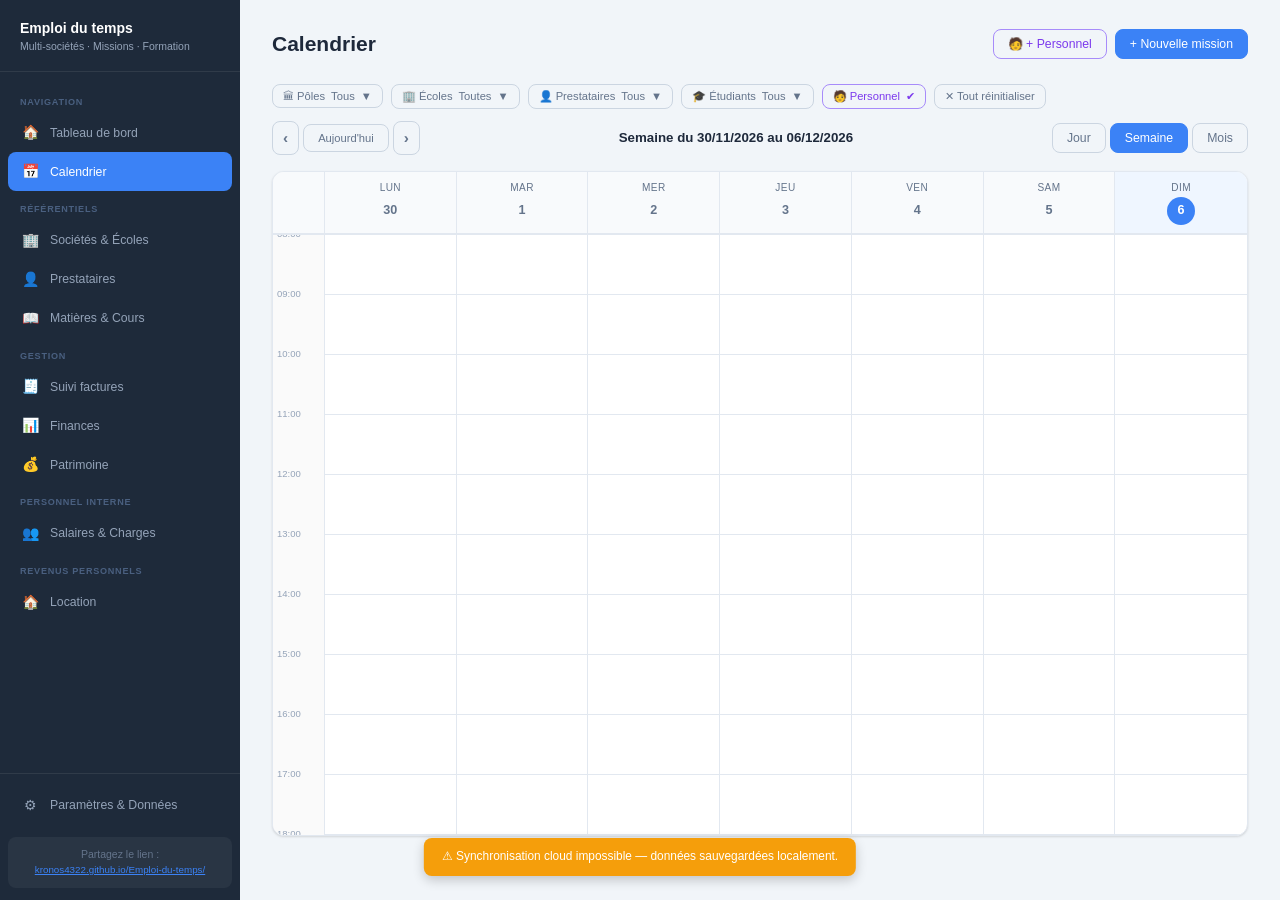
==== commit 6f9c7d74: "feat: page Gestion du patrimoine (entités, comptes, parts sociales, immobilier) Nouvel onglet '💰 Pat" ====
--- a/calendrier.html
+++ b/calendrier.html
@@ -4,7 +4,7 @@
   <meta charset="UTF-8">
   <meta name="viewport" content="width=device-width, initial-scale=1.0">
   <title>Calendrier — Emploi du temps</title>
-  <link rel="stylesheet" href="css/style.css?v=202607021415">
+  <link rel="stylesheet" href="css/style.css?v=202607091200">
   <link rel="manifest" href="manifest.json">
   <meta name="theme-color" content="#3b82f6">
   <meta name="mobile-web-app-capable" content="yes">
@@ -98,11 +98,11 @@
     </main>
   </div>
 
-  <script src="js/utils.js?v=202607021415"></script>
-  <script src="js/data.js?v=202607021415"></script>
-  <script src="js/modals.js?v=202607021415"></script>
-  <script src="js/nav.js?v=202607021415"></script>
-  <script src="js/pages/calendrier.js?v=202607021415"></script>
+  <script src="js/utils.js?v=202607091200"></script>
+  <script src="js/data.js?v=202607091200"></script>
+  <script src="js/modals.js?v=202607091200"></script>
+  <script src="js/nav.js?v=202607091200"></script>
+  <script src="js/pages/calendrier.js?v=202607091200"></script>
 
 </body>
 </html>
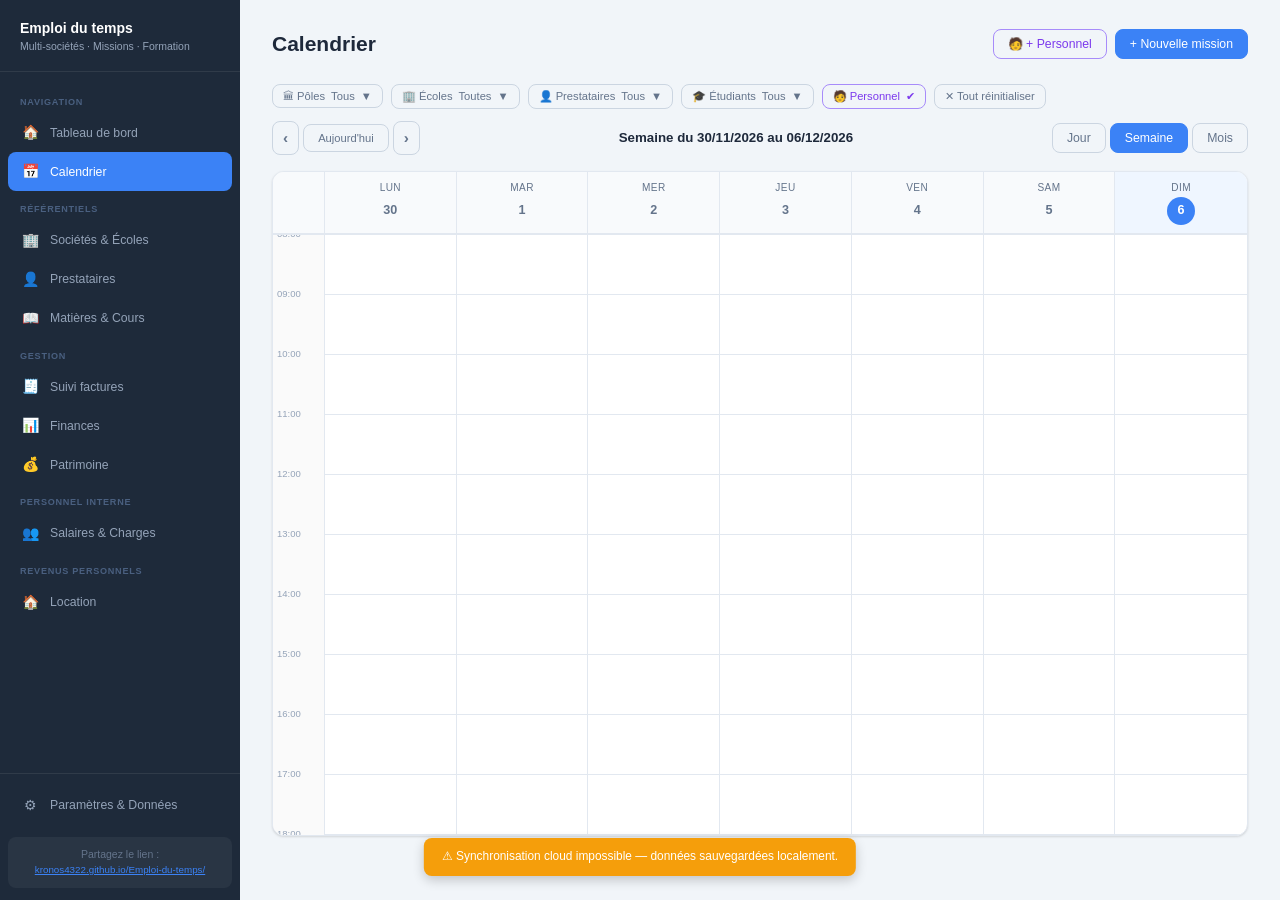
==== commit a648e030: "feat: export planning filtrable par école et par matière La modale 'Export planning' propose deux no" ====
--- a/calendrier.html
+++ b/calendrier.html
@@ -4,7 +4,7 @@
   <meta charset="UTF-8">
   <meta name="viewport" content="width=device-width, initial-scale=1.0">
   <title>Calendrier — Emploi du temps</title>
-  <link rel="stylesheet" href="css/style.css?v=202607091200">
+  <link rel="stylesheet" href="css/style.css?v=202607091300">
   <link rel="manifest" href="manifest.json">
   <meta name="theme-color" content="#3b82f6">
   <meta name="mobile-web-app-capable" content="yes">
@@ -98,11 +98,11 @@
     </main>
   </div>
 
-  <script src="js/utils.js?v=202607091200"></script>
-  <script src="js/data.js?v=202607091200"></script>
-  <script src="js/modals.js?v=202607091200"></script>
-  <script src="js/nav.js?v=202607091200"></script>
-  <script src="js/pages/calendrier.js?v=202607091200"></script>
+  <script src="js/utils.js?v=202607091300"></script>
+  <script src="js/data.js?v=202607091300"></script>
+  <script src="js/modals.js?v=202607091300"></script>
+  <script src="js/nav.js?v=202607091300"></script>
+  <script src="js/pages/calendrier.js?v=202607091300"></script>
 
 </body>
 </html>
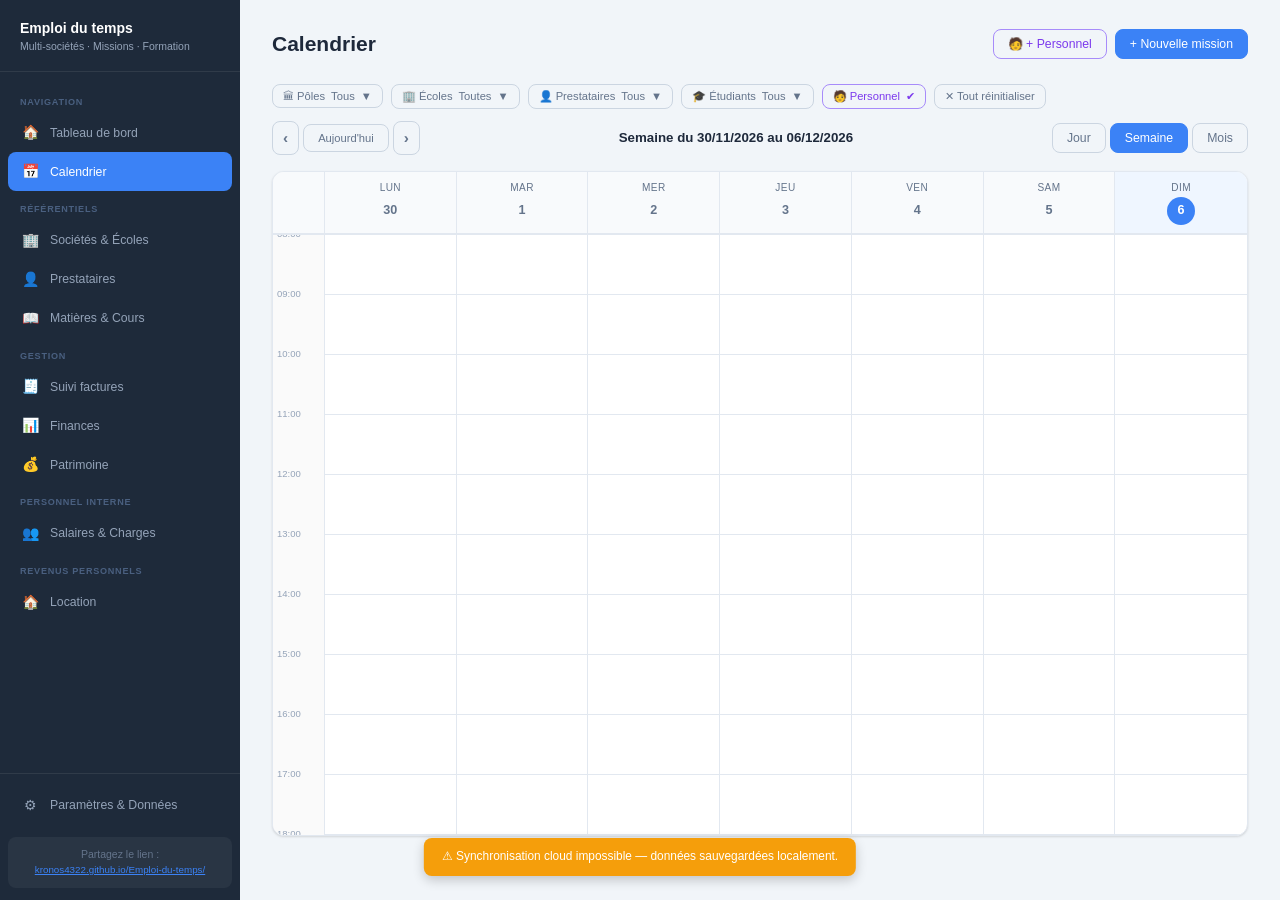
==== commit 73e93306: "fix: empêche l'écrasement de Firebase avant la fin du premier chargement Une sauvegarde déclenchée d" ====
--- a/calendrier.html
+++ b/calendrier.html
@@ -4,7 +4,7 @@
   <meta charset="UTF-8">
   <meta name="viewport" content="width=device-width, initial-scale=1.0">
   <title>Calendrier — Emploi du temps</title>
-  <link rel="stylesheet" href="css/style.css?v=202607091300">
+  <link rel="stylesheet" href="css/style.css?v=202608261501">
   <link rel="manifest" href="manifest.json">
   <meta name="theme-color" content="#3b82f6">
   <meta name="mobile-web-app-capable" content="yes">
@@ -98,11 +98,11 @@
     </main>
   </div>
 
-  <script src="js/utils.js?v=202607091300"></script>
-  <script src="js/data.js?v=202607091300"></script>
-  <script src="js/modals.js?v=202607091300"></script>
-  <script src="js/nav.js?v=202607091300"></script>
-  <script src="js/pages/calendrier.js?v=202607091300"></script>
+  <script src="js/utils.js?v=202608261501"></script>
+  <script src="js/data.js?v=202608261501"></script>
+  <script src="js/modals.js?v=202608261501"></script>
+  <script src="js/nav.js?v=202608261501"></script>
+  <script src="js/pages/calendrier.js?v=202608261501"></script>
 
 </body>
 </html>
